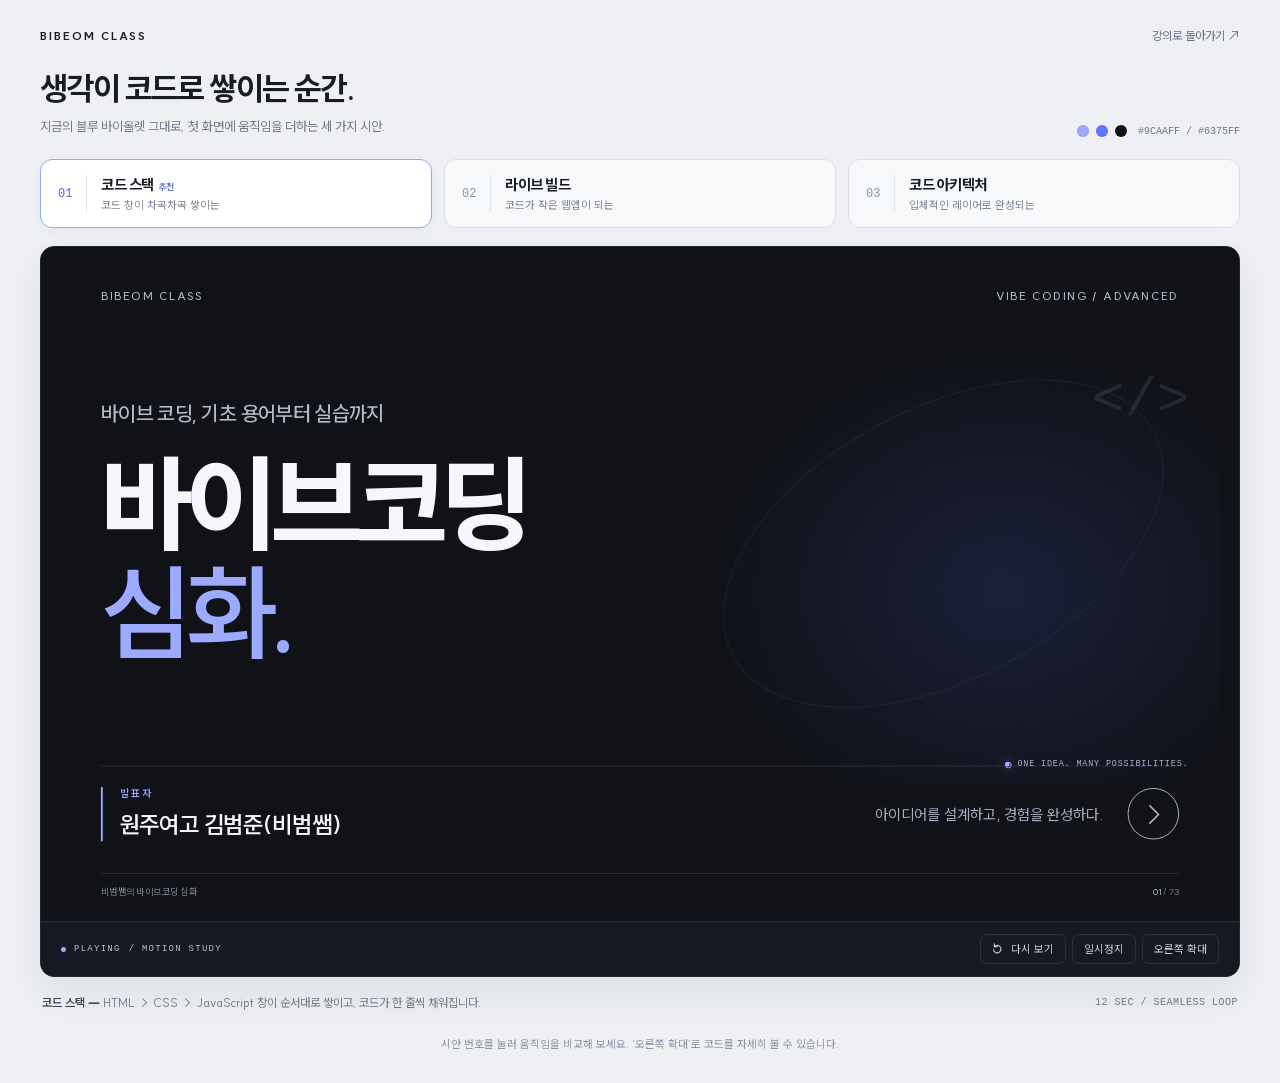
==== cover-preview.html @ c2c7cfc7 "Add three animated code cover previews and update cover introduction" ====
<!DOCTYPE html>
<html lang="ko">
<head>
<meta charset="utf-8"><meta name="viewport" content="width=device-width,initial-scale=1">
<title>움직이는 코드 · 표지 시안 3가지</title>
<link rel="stylesheet" href="assets/presentation/cover-motion.css">
<style>
*{box-sizing:border-box}body{margin:0;background:#eef0f3;color:#191c25;font-family:'Bibeom SUIT',system-ui,'Malgun Gothic',sans-serif;--font-ui:'Bibeom SUIT',system-ui,sans-serif;font-synthesis:none}button,a{-webkit-tap-highlight-color:transparent;font:inherit}button{cursor:pointer}button:focus-visible,a:focus-visible{outline:3px solid #566ce5;outline-offset:4px}a{color:inherit;text-decoration:none}button{color:inherit}.gallery{max-width:1280px;margin:auto;padding:28px 40px 30px}.page-top{display:flex;justify-content:space-between;align-items:center;font-size:11px;gap:20px;margin-bottom:25px}.wordmark{letter-spacing:.18em;font-weight:800}.back-link{font-size:12px;color:#667083}.page-intro{display:flex;justify-content:space-between;align-items:flex-end;gap:24px;margin-bottom:22px}.page-intro h1{font-size:32px;line-height:1.25;letter-spacing:-.05em;margin:0 0 8px;font-weight:750}.page-intro p{font-size:13px;line-height:1.65;color:#707888;margin:0}.palette{display:flex;align-items:center;gap:7px;color:#707888;font:10px Consolas,monospace;white-space:nowrap}.palette i{display:block;width:12px;height:12px;border-radius:50%;background:#9caaff;box-shadow:inset 0 0 0 1px #00000010}.palette i:nth-child(2){background:#6375ff}.palette i:nth-child(3){background:#101217;margin-right:4px}
.concept-tabs{display:grid;grid-template-columns:repeat(3,1fr);gap:12px;margin-bottom:18px}.concept-tab{text-align:left;display:flex;align-items:center;gap:14px;padding:15px 17px;border:1px solid #dcdfe7;border-radius:12px;background:#ffffff78;transition:background .2s,border-color .2s,box-shadow .2s}.concept-tab[aria-selected=true]{background:#fff;border-color:#99a7ed;box-shadow:0 3px 12px #3748790a}.concept-tab:hover{background:#fff}.concept-no{font:12px Consolas,monospace;color:#8b94a9;border-right:1px solid #dfe3ec;padding-right:14px;align-self:stretch;display:flex;align-items:center}.concept-tab[aria-selected=true] .concept-no{color:#5165d5}.concept-name{display:block;font-size:15px;font-weight:750;letter-spacing:-.035em}.concept-sub{display:block;margin-top:4px;font-size:11px;color:#7c8393}.concept-badge{font-size:9px;color:#5869c7;margin-left:5px;font-weight:600}
.preview-shell{border:1px solid #222735;background:#101217;border-radius:14px;overflow:hidden;box-shadow:0 18px 46px #18203d14}.preview-viewport{position:relative;width:100%;aspect-ratio:16/9;overflow:hidden;isolation:isolate}.preview-viewport[data-zoom=true]{aspect-ratio:11/10;max-width:760px;margin:auto}.preview-slide{position:absolute;top:0;left:0;width:1280px;height:720px;padding:45px 64px 25px;background:#101217;color:#f6f7fa;transform-origin:0 0}.cover-layout{height:100%;display:flex;flex-direction:column}.preview-meta{display:flex;justify-content:space-between;color:#b4bac8;font-size:12px;font-weight:600;letter-spacing:.13em}.preview-main{flex:1;position:relative;display:flex;align-items:center}.preview-type{position:relative;z-index:2;pointer-events:none}.preview-kicker{font-size:22px;color:#b4bac8;margin-bottom:24px;font-weight:550;letter-spacing:-.02em}.preview-title{font-size:112px;font-weight:810;line-height:1.04;letter-spacing:-.065em;margin:0;max-width:680px}.preview-title em{font-style:normal;color:#9caaff;font-weight:650}.preview-art{position:absolute;right:-30px;top:0;width:550px;height:500px}.preview-baseline{display:flex;align-items:center;justify-content:space-between;gap:36px;border-top:1px solid #b4bac826;padding:22px 0 12px}.preview-signature{border-left:2px solid #9caaff;padding-left:18px;display:grid;gap:8px}.preview-signature small{font-size:11px;line-height:1.4;letter-spacing:.16em;font-weight:600;color:#9caaff}.preview-presenter{font-size:25px;line-height:1.4;font-weight:650;letter-spacing:-.035em}.preview-outro{display:flex;align-items:center;gap:26px}.preview-tagline{max-width:390px;font-size:16px;line-height:1.65;color:#a9b1c3}.preview-arrow{display:grid;place-items:center;width:55px;height:55px;border-radius:50%;border:1px solid #b4bac8;color:#b4bac8;font-size:28px;font-weight:300}.preview-foot{display:flex;justify-content:space-between;border-top:1px solid #ffffff20;padding-top:12px;margin-top:22px;color:#7e8490;font-size:10px}.preview-foot b{color:#b6bdcd;font-weight:500}.preview-controls{display:flex;justify-content:space-between;align-items:center;gap:16px;padding:12px 20px;border-top:1px solid #ffffff14;background:#161922;color:#b7bfd4}.motion-state{display:flex;align-items:center;gap:8px;font:9px Consolas,monospace;letter-spacing:.14em}.motion-dot{width:5px;height:5px;border-radius:50%;background:#9caaff}.controls-group{display:flex;gap:6px}.controls-group button{border:1px solid #abb6de24;border-radius:7px;background:transparent;padding:7px 11px;font-size:11px;color:#c6cde1;display:flex;align-items:center;gap:7px}.controls-group button:hover,.controls-group button[aria-pressed=true]{background:#a1afff15;border-color:#a3b0ff75}.controls-group svg{width:12px;height:12px;fill:none;stroke:currentColor;stroke-width:1.5;stroke-linecap:round;stroke-linejoin:round}.concept-caption{display:flex;justify-content:space-between;gap:20px;padding:16px 2px;color:#707888;font-size:12px;line-height:1.6}.concept-caption p{margin:0}.concept-caption strong{color:#3a4356;font-weight:650}.motion-length{white-space:nowrap;font:10px Consolas,monospace;align-self:center;letter-spacing:.05em}.gallery-note{margin:6px 0 0;text-align:center;color:#8a91a1;font-size:11px;line-height:1.7}
@media(max-width:760px){.gallery{padding:22px 18px}.page-top{margin-bottom:26px}.page-intro{display:block}.page-intro h1{font-size:27px}.palette{margin-top:15px}.concept-tabs{gap:7px}.concept-tab{padding:12px 9px;gap:8px;flex-direction:column;align-items:flex-start}.concept-no{padding:0;border:0;font-size:10px}.concept-name{font-size:13px}.concept-sub{display:none}.concept-badge{font-size:8px;margin-left:3px}.preview-shell{border-radius:9px}.preview-controls{padding:10px;gap:10px}.controls-group{gap:5px}.controls-group button{font-size:10px;padding:7px}.motion-state{font-size:8px;letter-spacing:.03em}.motion-state .motion-word{display:none}.concept-caption{padding-top:14px}.motion-length{display:none}.gallery-note{font-size:10px}.preview-viewport[data-zoom=true]{max-width:none}}
</style>
</head>
<body>
<main class="gallery">
 <header class="page-top"><a class="wordmark" href="index.html">BIBEOM CLASS</a><a class="back-link" href="index.html">강의로 돌아가기 ↗</a></header>
 <div class="page-intro"><div><h1>생각이 코드로 쌓이는 순간.</h1><p>지금의 블루 바이올렛 그대로, 첫 화면에 움직임을 더하는 세 가지 시안.</p></div><div class="palette" aria-label="기존 포인트 색상 유지"><i></i><i></i><i></i>#9CAAFF / #6375FF</div></div>
 <div class="concept-tabs" role="tablist" aria-label="표지 애니메이션 시안">
  <button type="button" class="concept-tab" role="tab" id="tab-stack" data-concept="stack" aria-selected="true" aria-controls="conceptPanel"><span class="concept-no">01</span><span><span class="concept-name">코드 스택<span class="concept-badge">추천</span></span><span class="concept-sub">코드 창이 차곡차곡 쌓이는</span></span></button>
  <button type="button" class="concept-tab" role="tab" id="tab-build" data-concept="build" aria-selected="false" aria-controls="conceptPanel" tabindex="-1"><span class="concept-no">02</span><span><span class="concept-name">라이브 빌드</span><span class="concept-sub">코드가 작은 웹앱이 되는</span></span></button>
  <button type="button" class="concept-tab" role="tab" id="tab-tower" data-concept="tower" aria-selected="false" aria-controls="conceptPanel" tabindex="-1"><span class="concept-no">03</span><span><span class="concept-name">코드 아키텍처</span><span class="concept-sub">입체적인 레이어로 완성되는</span></span></button>
 </div>
 <section id="conceptPanel" role="tabpanel" aria-labelledby="tab-stack">
  <div class="preview-shell">
   <div class="preview-viewport" id="previewViewport" data-zoom="false">
    <div class="preview-slide" id="previewSlide"><div class="cover-layout">
     <div class="preview-meta"><span>BIBEOM CLASS</span><span>VIBE CODING / ADVANCED</span></div>
     <div class="preview-main"><div class="preview-type"><div class="preview-kicker" id="previewKicker">바이브 코딩, 기초 용어부터 실습까지</div><h2 class="preview-title">바이브코딩<br><em>심화.</em></h2></div><div class="preview-art" id="previewArt"></div></div>
     <div class="preview-baseline"><div class="preview-signature"><small>발표자</small><span class="preview-presenter" id="previewPresenter">원주여고 김범준(비범쌤)</span></div><div class="preview-outro"><span class="preview-tagline" id="previewTagline">아이디어를 설계하고, 경험을 완성하다.</span><span class="preview-arrow" aria-hidden="true">→</span></div></div>
     <div class="preview-foot"><span>비범쌤의 바이브코딩 심화</span><span><b>01</b> / <span id="slideTotal">73</span></span></div>
    </div></div>
   </div>
   <div class="preview-controls"><span class="motion-state"><i class="motion-dot"></i><span id="motionState">PLAYING</span><span class="motion-word">/ MOTION STUDY</span></span><div class="controls-group"><button type="button" id="restartMotion" aria-label="애니메이션 처음부터 다시 보기"><svg viewBox="0 0 16 16" aria-hidden="true"><path d="M3 5a5 5 0 1 1-1 4M3 1v4h4"/></svg>다시 보기</button><button type="button" id="pauseMotion" aria-pressed="false">일시정지</button><button type="button" id="zoomMotion" aria-pressed="false">오른쪽 확대</button></div></div>
  </div>
  <div class="concept-caption"><p id="conceptDescription" aria-live="polite"></p><span class="motion-length">12 SEC / SEAMLESS LOOP</span></div>
 </section>
 <p class="gallery-note">시안 번호를 눌러 움직임을 비교해 보세요. ‘오른쪽 확대’로 코드를 자세히 볼 수 있습니다.</p>
</main>
<script src="assets/presentation/cover-motion.js"></script>
<script>
const concepts={stack:['코드 스택','HTML → CSS → JavaScript 창이 순서대로 쌓이고, 코드가 한 줄씩 채워집니다.'],build:['라이브 빌드','코드가 입력되면 아래에 작은 수업 웹앱이 만들어집니다. 생각이 결과물이 되는 흐름입니다.'],tower:['코드 아키텍처','구조·스타일·동작이 입체적인 코드 레이어로 쌓입니다. 현재 표지의 조형적인 느낌을 이어갑니다.']};
const media=matchMedia('(prefers-reduced-motion: reduce)');let concept=concepts[new URLSearchParams(location.search).get('concept')]?new URLSearchParams(location.search).get('concept'):'stack',paused=media.matches,zoom=false,userSetMotion=false;
const art=document.getElementById('previewArt'),viewport=document.getElementById('previewViewport'),slide=document.getElementById('previewSlide');
function setMotionState(){art.querySelector('.code-visual').dataset.motion=paused||document.hidden?'paused':'playing';document.getElementById('pauseMotion').textContent=paused?'재생':'일시정지';document.getElementById('pauseMotion').setAttribute('aria-pressed',String(paused));document.getElementById('motionState').textContent=paused?'PAUSED':'PLAYING';}
function mountConcept(){art.innerHTML=coverCodeVisual(concept);if(paused){art.getAnimations({subtree:true}).forEach(animation=>{animation.currentTime=6200;});}setMotionState();}
function selectConcept(next){concept=next;document.querySelectorAll('[data-concept]').forEach(button=>{const active=button.dataset.concept===concept;button.setAttribute('aria-selected',String(active));button.tabIndex=active?0:-1;});document.getElementById('conceptPanel').setAttribute('aria-labelledby','tab-'+concept);const description=document.getElementById('conceptDescription');description.replaceChildren();const title=document.createElement('strong');title.textContent=concepts[concept][0]+' — ';description.append(title,concepts[concept][1]);mountConcept();const url=new URL(location.href);url.searchParams.set('concept',concept);history.replaceState(null,'',url);}
function fitPreview(){const scale=viewport.clientWidth/(zoom?550:1280),x=zoom?696:0,y=zoom?65:0;slide.style.transform='scale('+scale+') translate('+(-x)+'px,'+(-y)+'px)';}
document.querySelectorAll('[data-concept]').forEach(button=>{button.onclick=()=>selectConcept(button.dataset.concept);button.onkeydown=event=>{const keys=['ArrowLeft','ArrowRight','Home','End'];if(!keys.includes(event.key))return;event.preventDefault();const tabs=[...document.querySelectorAll('[data-concept]')],i=tabs.indexOf(button),next=event.key==='Home'?0:event.key==='End'?2:(i+(event.key==='ArrowRight'?1:-1)+3)%3;tabs[next].click();tabs[next].focus();};});
document.getElementById('pauseMotion').onclick=()=>{paused=!paused;userSetMotion=true;setMotionState();};document.getElementById('restartMotion').onclick=()=>{if(!media.matches){paused=false;userSetMotion=true;}mountConcept();};document.getElementById('zoomMotion').onclick=event=>{zoom=!zoom;viewport.dataset.zoom=String(zoom);event.currentTarget.textContent=zoom?'표지 전체 보기':'오른쪽 확대';event.currentTarget.setAttribute('aria-pressed',String(zoom));fitPreview();};
document.addEventListener('visibilitychange',setMotionState);media.addEventListener('change',event=>{if(!userSetMotion){paused=event.matches;mountConcept();}});new ResizeObserver(fitPreview).observe(viewport);selectConcept(concept);fitPreview();
fetch('index.html').then(response=>{if(!response.ok)throw Error('Cover source unavailable');return response.text();}).then(html=>{const style=document.createElement('style');style.textContent=(html.match(/@font-face\s*\{[^}]*\}/g)||[]).join('\n');document.head.append(style);const source=new DOMParser().parseFromString(html,'text/html'),deck=JSON.parse(source.getElementById('embedded-data').textContent),cover=deck.slides.find(s=>s.type==='cover');if(cover){document.getElementById('previewKicker').textContent=cover.kicker;document.getElementById('previewPresenter').textContent=cover.presenter;document.getElementById('previewTagline').textContent=cover.description;}document.getElementById('slideTotal').textContent=deck.slides.length;return document.fonts.ready;}).then(fitPreview).catch(()=>{});
</script>
</body>
</html>
---- assets/presentation/cover-motion.css ----
/* Code-built cover studies. Scoped so a selected concept can be reused on the cover. */
.code-visual{position:relative;width:550px;height:500px;color:#dce1ff;font-family:Consolas,'SFMono-Regular',monospace;isolation:isolate;--cycle:12s}
.code-visual *{box-sizing:border-box}
.code-visual::before{content:'';position:absolute;inset:20px -15px -15px;background:radial-gradient(ellipse at 60% 58%,#5264e52a,transparent 65%);z-index:-1}
.code-grid{position:absolute;inset:15px 0 0;background-image:linear-gradient(#9caaff08 1px,transparent 1px),linear-gradient(90deg,#9caaff08 1px,transparent 1px);background-size:32px 32px;mask-image:radial-gradient(ellipse,#0008,transparent 72%);z-index:-1}
.code-orbit{position:absolute;left:13px;top:112px;width:510px;height:290px;border:1px solid #9caaff16;border-radius:50%;transform:rotate(-28deg)}
.code-window{position:absolute;overflow:hidden;border:1px solid #a3b0ff44;border-radius:11px;background:linear-gradient(135deg,#202534f5,#141824fa);box-shadow:0 22px 50px #0005,inset 0 1px #ffffff0a}
.code-window-head{height:38px;display:flex;align-items:center;gap:11px;padding:0 15px;border-bottom:1px solid #9caaff1f;background:#b4c0ff06;font-size:11px;letter-spacing:.02em;color:#b0b9d8}
.code-dots{display:flex;gap:4px;margin-right:3px}.code-dots i{width:4px;height:4px;border-radius:50%;background:#9caaff4d}.code-dots i:first-child{background:#9caaff}
.code-file-icon{font-size:11px;color:#a5b1ff}.code-head-status{margin-left:auto;font-size:8px;letter-spacing:.1em;color:#8c9ad4}
.code-lines{display:flex;flex-direction:column;gap:8px;padding:17px 16px;font-size:12px;line-height:1.45;white-space:pre}
.code-line{display:flex;gap:13px;min-height:17px}.code-line-number{width:15px;flex:none;text-align:right;color:#535d78;font-size:10px;user-select:none}.code-line-content{display:block;width:max-content;max-width:100%;overflow:hidden;color:#c1c8df}.code-line-content b{font-weight:400;color:#a4afff}.code-line-content em{font-style:normal;color:#8ea5e6}.code-line-content s{color:#707d9d;text-decoration:none}.code-cursor{display:inline-block;width:6px;height:13px;vertical-align:-2px;margin-left:3px;background:#a4afff;animation:code-blink 1s steps(1) infinite}
.code-status{position:absolute;display:flex;align-items:center;gap:8px;font-size:9px;color:#a6b1db;letter-spacing:.1em}.code-status-dot{width:5px;height:5px;border-radius:50%;background:#a3b0ff;box-shadow:0 0 12px #8293ff}.code-status-dot::after{content:'';display:block;width:100%;height:100%;border-radius:50%;border:1px solid #9caaff;animation:code-ping 2.8s ease-out infinite}
.code-bracket{position:absolute;font-size:58px;font-weight:300;color:#9caaff22;line-height:1}
.code-visual[data-motion=paused] *,.code-visual[data-motion=paused] *::after{animation-play-state:paused!important}
@keyframes code-blink{50%{opacity:0}}
@keyframes code-ping{0%{transform:scale(1);opacity:.8}80%,100%{transform:scale(3.4);opacity:0}}

/* 01 — three windows arrive in sequence, keeping the previous layers visible. */
.code-stack .stack-back{left:25px;top:27px;width:356px;height:220px;--tilt:-12deg;--enter:0s}
.code-stack .stack-middle{left:84px;top:143px;width:367px;height:218px;--tilt:-6deg;--enter:.75s;background:linear-gradient(140deg,#252e51f8,#1a2036fc);border-color:#8a9dff66}
.code-stack .stack-front{left:141px;top:260px;width:383px;height:212px;--tilt:0deg;--enter:1.5s;background:linear-gradient(135deg,#29366c,#18213e);border-color:#a3b0ffa1;box-shadow:0 22px 55px #0006,0 0 32px #6375ff14}
.code-stack .code-window{transform:rotate(var(--tilt));animation:stack-arrive var(--cycle) cubic-bezier(.2,.7,.25,1) var(--enter) infinite both;transform-origin:50% 100%}
.code-stack .code-line-content{animation:stack-write var(--cycle) steps(26,end) calc(var(--enter) + .4s + var(--line) * .16s) infinite both}
.code-stack .code-status{right:20px;bottom:3px}.code-stack .code-bracket{right:19px;top:75px}
@keyframes stack-arrive{0%{opacity:0;transform:translateY(34px) rotate(calc(var(--tilt) - 3deg)) scale(.96)}9%,79%{opacity:1;transform:translateY(0) rotate(var(--tilt)) scale(1)}88%,100%{opacity:0;transform:translateY(-18px) rotate(var(--tilt)) scale(.99)}}
@keyframes stack-write{0%{clip-path:inset(0 100% 0 0)}6%,79%{clip-path:inset(0 0 0 0)}88%,100%{clip-path:inset(0 0 0 0)}}

/* 02 — an editor writes a small app, then its preview assembles below. */
.code-build .build-editor{left:34px;top:30px;width:461px;height:325px;transform:rotate(-3deg);border-color:#8e9dff69}
.code-build .code-window-head{height:42px}.code-build .code-lines{gap:8px;font-size:13px;padding-top:20px}
.code-build .code-line-content{animation:build-write var(--cycle) steps(30,end) calc(var(--line) * .34s) infinite both}
.build-progress{position:absolute;bottom:0;left:0;right:0;height:2px;background:#667cff19}.build-progress::after{content:'';display:block;height:100%;background:#a3b0ff;transform-origin:left;animation:build-progress var(--cycle) ease infinite}
.build-connector{position:absolute;left:110px;top:350px;width:115px;height:73px;border-left:1px dashed #a3b0ff5c;border-bottom:1px dashed #a3b0ff5c;border-radius:0 0 0 20px}
.build-app{position:absolute;left:198px;top:316px;width:310px;height:167px;overflow:hidden;border-radius:12px;border:1px solid #b5c0ff8c;background:linear-gradient(135deg,#35468e,#222d53);box-shadow:0 22px 50px #0005;animation:build-preview var(--cycle) ease infinite}
.build-app-bar{display:flex;align-items:center;justify-content:space-between;height:29px;padding:0 14px;background:#11182c40;font-size:8px;letter-spacing:.08em;color:#bcc7f9}
.build-app-body{padding:14px 16px;font-family:var(--font-ui,system-ui,sans-serif)}.build-app-title{font-size:17px;font-weight:700;margin-bottom:13px;color:#f3f5ff}.build-app-title small{float:right;margin-top:5px;font:8px Consolas,monospace;color:#b7c4ff;font-weight:400}
.build-app-cards{display:grid;grid-template-columns:1fr 1fr 1fr;gap:8px}.build-app-card{height:65px;border-radius:6px;background:#b5c1ff17;border:1px solid #cad3ff17;padding:10px;animation:build-card var(--cycle) ease calc(var(--card) * .18s) infinite both}.build-app-card:first-child{background:#a3b0ff;color:#172454}.build-app-card span{display:block;font-size:9px;margin-top:8px}.build-app-card svg{width:14px;height:14px;fill:none;stroke:currentColor;stroke-width:1.5;stroke-linecap:round;stroke-linejoin:round}
.code-build .code-status{left:42px;bottom:16px;font-size:8px}.code-build .code-bracket{right:4px;top:168px;font-size:48px}
@keyframes build-write{0%{clip-path:inset(0 100% 0 0)}9%,73%{clip-path:inset(0)}85%,100%{clip-path:inset(0 100% 0 0)}}
@keyframes build-progress{0%{transform:scaleX(0)}43%,80%{transform:scaleX(1)}90%,100%{transform:scaleX(0)}}
@keyframes build-preview{0%,26%{opacity:0;transform:translateY(18px) scale(.96)}40%,82%{opacity:1;transform:translateY(0) scale(1)}93%,100%{opacity:0;transform:translateY(-8px) scale(.99)}}
@keyframes build-card{0%,34%{opacity:0;transform:translateY(10px)}45%,82%{opacity:1;transform:translateY(0)}93%,100%{opacity:0;transform:translateY(-3px)}}

/* 03 — code becomes a layered, architectural object. */
.code-tower{perspective:1300px;perspective-origin:50% 40%}
.tower-floor{position:absolute;left:61px;top:207px;width:397px;height:232px;transform:rotateX(55deg) rotateZ(-32deg);border:1px solid #9caaff26;border-radius:8px;background-image:linear-gradient(#9caaff0c 1px,transparent 1px),linear-gradient(90deg,#9caaff0c 1px,transparent 1px);background-size:26px 26px;box-shadow:0 0 80px #6375ff12}
.tower-scene{position:absolute;left:102px;top:183px;width:345px;height:245px;transform:rotateX(52deg) rotateZ(-32deg);transform-style:preserve-3d}
.tower-layer{position:absolute;inset:0;overflow:hidden;border:1px solid #95a6ff80;border-radius:9px;background:linear-gradient(135deg,#273257,#161d32);box-shadow:-5px 7px 0 #11172c,-6px 8px 0 #7d90f34d,-14px 26px 35px #0005;transform:translateZ(var(--depth));animation:tower-assemble var(--cycle) cubic-bezier(.2,.7,.25,1) var(--enter) infinite both}
.tower-layer.layer-html{--depth:0px;--enter:0s}.tower-layer.layer-css{--depth:69px;--enter:.8s;background:linear-gradient(135deg,#3d4f96,#25315a);border-color:#a3b0ffab}.tower-layer.layer-js{--depth:138px;--enter:1.6s;background:linear-gradient(135deg,#7789ec,#4356af);border-color:#d1d7ffbd;box-shadow:-5px 7px 0 #38488b,-6px 8px 0 #b1bfff80,-14px 26px 35px #0005}
.tower-layer .code-window-head{height:37px;background:#10162b1a;color:#c4d0ff;border-bottom-color:#c5ceff26}.tower-layer .code-head-status{color:inherit}.tower-layer .code-line-content{color:#e0e6ff}.tower-layer .code-line-content b{color:#fff}.tower-layer .code-line-content em{color:#cbd5ff}.tower-layer .code-line-number{color:#b0bfff88}.tower-layer .code-lines{font-size:12px;gap:9px;padding:20px 18px}.tower-layer .code-line-content{animation:tower-code var(--cycle) steps(24,end) calc(var(--enter) + var(--line) * .12s) infinite both}
.tower-axis{position:absolute;left:36px;top:140px;width:1px;height:230px;background:linear-gradient(transparent,#9caaff55,transparent)}.tower-axis span{position:absolute;left:-6px;display:flex;align-items:center;gap:9px;font-size:8px;letter-spacing:.12em;color:#9eabd6}.tower-axis span::before{content:'';width:4px;height:4px;border:1px solid #9caaff;border-radius:50%;background:#101217}.tower-axis span:nth-child(1){top:20px}.tower-axis span:nth-child(2){top:100px}.tower-axis span:nth-child(3){top:180px}
.code-tower .code-status{left:185px;bottom:4px}.code-tower .code-bracket{right:8px;top:80px}
@keyframes tower-assemble{0%{opacity:0;transform:translateZ(calc(var(--depth) + 65px)) translateY(-12px)}11%,78%{opacity:1;transform:translateZ(var(--depth)) translateY(0)}89%,100%{opacity:0;transform:translateZ(calc(var(--depth) - 20px)) translateY(10px)}}
@keyframes tower-code{0%{clip-path:inset(0 100% 0 0)}13%,100%{clip-path:inset(0)}}
@media print{.code-visual *,.code-visual *::after{animation:none!important;opacity:1!important;clip-path:none!important}}
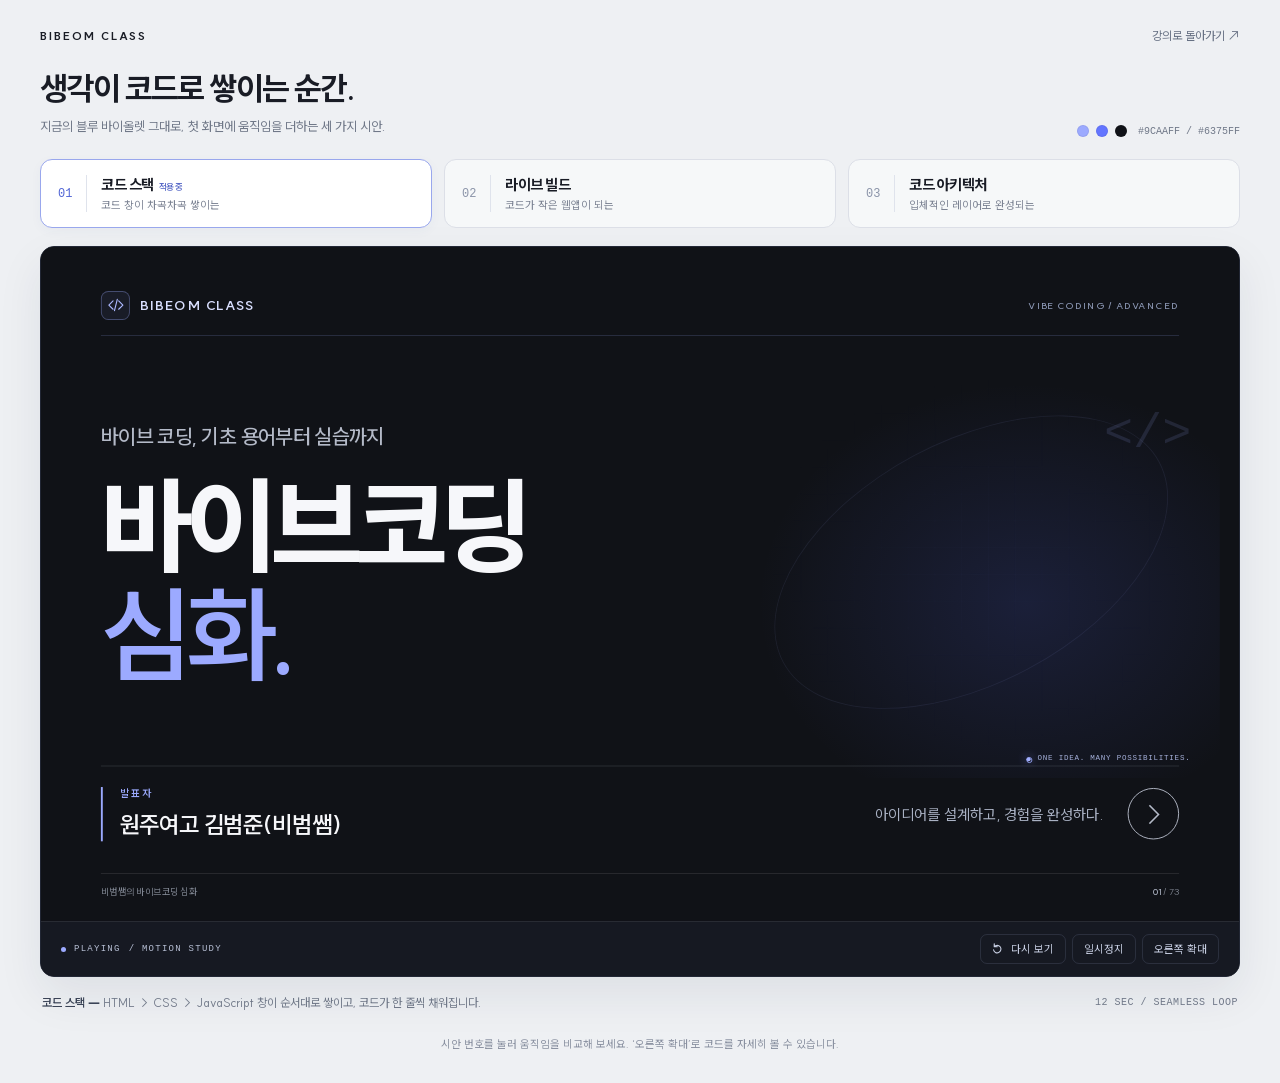
==== commit e4c1b9bd: "Apply animated code stack cover and enlarge slide edge navigation" ====
--- a/cover-preview.html
+++ b/cover-preview.html
@@ -16,7 +16,7 @@
  <header class="page-top"><a class="wordmark" href="index.html">BIBEOM CLASS</a><a class="back-link" href="index.html">강의로 돌아가기 ↗</a></header>
  <div class="page-intro"><div><h1>생각이 코드로 쌓이는 순간.</h1><p>지금의 블루 바이올렛 그대로, 첫 화면에 움직임을 더하는 세 가지 시안.</p></div><div class="palette" aria-label="기존 포인트 색상 유지"><i></i><i></i><i></i>#9CAAFF / #6375FF</div></div>
  <div class="concept-tabs" role="tablist" aria-label="표지 애니메이션 시안">
-  <button type="button" class="concept-tab" role="tab" id="tab-stack" data-concept="stack" aria-selected="true" aria-controls="conceptPanel"><span class="concept-no">01</span><span><span class="concept-name">코드 스택<span class="concept-badge">추천</span></span><span class="concept-sub">코드 창이 차곡차곡 쌓이는</span></span></button>
+  <button type="button" class="concept-tab" role="tab" id="tab-stack" data-concept="stack" aria-selected="true" aria-controls="conceptPanel"><span class="concept-no">01</span><span><span class="concept-name">코드 스택<span class="concept-badge">적용 중</span></span><span class="concept-sub">코드 창이 차곡차곡 쌓이는</span></span></button>
   <button type="button" class="concept-tab" role="tab" id="tab-build" data-concept="build" aria-selected="false" aria-controls="conceptPanel" tabindex="-1"><span class="concept-no">02</span><span><span class="concept-name">라이브 빌드</span><span class="concept-sub">코드가 작은 웹앱이 되는</span></span></button>
   <button type="button" class="concept-tab" role="tab" id="tab-tower" data-concept="tower" aria-selected="false" aria-controls="conceptPanel" tabindex="-1"><span class="concept-no">03</span><span><span class="concept-name">코드 아키텍처</span><span class="concept-sub">입체적인 레이어로 완성되는</span></span></button>
  </div>
@@ -24,8 +24,8 @@
   <div class="preview-shell">
    <div class="preview-viewport" id="previewViewport" data-zoom="false">
     <div class="preview-slide" id="previewSlide"><div class="cover-layout">
-     <div class="preview-meta"><span>BIBEOM CLASS</span><span>VIBE CODING / ADVANCED</span></div>
-     <div class="preview-main"><div class="preview-type"><div class="preview-kicker" id="previewKicker">바이브 코딩, 기초 용어부터 실습까지</div><h2 class="preview-title">바이브코딩<br><em>심화.</em></h2></div><div class="preview-art" id="previewArt"></div></div>
+     <div class="preview-meta"><span id="previewBrand"></span><span>VIBE CODING / ADVANCED</span></div>
+     <div class="preview-main" style="margin-top:12px"><div class="preview-type"><div class="preview-kicker" id="previewKicker">바이브 코딩, 기초 용어부터 실습까지</div><h2 class="preview-title">바이브코딩<br><em>심화.</em></h2></div><div class="preview-art cover-code-art" id="previewArt" style="height:100%"></div></div>
      <div class="preview-baseline"><div class="preview-signature"><small>발표자</small><span class="preview-presenter" id="previewPresenter">원주여고 김범준(비범쌤)</span></div><div class="preview-outro"><span class="preview-tagline" id="previewTagline">아이디어를 설계하고, 경험을 완성하다.</span><span class="preview-arrow" aria-hidden="true">→</span></div></div>
      <div class="preview-foot"><span>비범쌤의 바이브코딩 심화</span><span><b>01</b> / <span id="slideTotal">73</span></span></div>
     </div></div>
@@ -38,13 +38,14 @@
 </main>
 <script src="assets/presentation/cover-motion.js"></script>
 <script>
+document.getElementById('previewBrand').outerHTML=coverBrandMarkup();
 const concepts={stack:['코드 스택','HTML → CSS → JavaScript 창이 순서대로 쌓이고, 코드가 한 줄씩 채워집니다.'],build:['라이브 빌드','코드가 입력되면 아래에 작은 수업 웹앱이 만들어집니다. 생각이 결과물이 되는 흐름입니다.'],tower:['코드 아키텍처','구조·스타일·동작이 입체적인 코드 레이어로 쌓입니다. 현재 표지의 조형적인 느낌을 이어갑니다.']};
 const media=matchMedia('(prefers-reduced-motion: reduce)');let concept=concepts[new URLSearchParams(location.search).get('concept')]?new URLSearchParams(location.search).get('concept'):'stack',paused=media.matches,zoom=false,userSetMotion=false;
 const art=document.getElementById('previewArt'),viewport=document.getElementById('previewViewport'),slide=document.getElementById('previewSlide');
 function setMotionState(){art.querySelector('.code-visual').dataset.motion=paused||document.hidden?'paused':'playing';document.getElementById('pauseMotion').textContent=paused?'재생':'일시정지';document.getElementById('pauseMotion').setAttribute('aria-pressed',String(paused));document.getElementById('motionState').textContent=paused?'PAUSED':'PLAYING';}
 function mountConcept(){art.innerHTML=coverCodeVisual(concept);if(paused){art.getAnimations({subtree:true}).forEach(animation=>{animation.currentTime=6200;});}setMotionState();}
 function selectConcept(next){concept=next;document.querySelectorAll('[data-concept]').forEach(button=>{const active=button.dataset.concept===concept;button.setAttribute('aria-selected',String(active));button.tabIndex=active?0:-1;});document.getElementById('conceptPanel').setAttribute('aria-labelledby','tab-'+concept);const description=document.getElementById('conceptDescription');description.replaceChildren();const title=document.createElement('strong');title.textContent=concepts[concept][0]+' — ';description.append(title,concepts[concept][1]);mountConcept();const url=new URL(location.href);url.searchParams.set('concept',concept);history.replaceState(null,'',url);}
-function fitPreview(){const scale=viewport.clientWidth/(zoom?550:1280),x=zoom?696:0,y=zoom?65:0;slide.style.transform='scale('+scale+') translate('+(-x)+'px,'+(-y)+'px)';}
+function fitPreview(){const scale=viewport.clientWidth/(zoom?550:1280),x=zoom?696:0,y=zoom?107:0;slide.style.transform='scale('+scale+') translate('+(-x)+'px,'+(-y)+'px)';art.style.setProperty('--cover-code-scale',String(Math.min(art.clientWidth/550,art.clientHeight/500)));}
 document.querySelectorAll('[data-concept]').forEach(button=>{button.onclick=()=>selectConcept(button.dataset.concept);button.onkeydown=event=>{const keys=['ArrowLeft','ArrowRight','Home','End'];if(!keys.includes(event.key))return;event.preventDefault();const tabs=[...document.querySelectorAll('[data-concept]')],i=tabs.indexOf(button),next=event.key==='Home'?0:event.key==='End'?2:(i+(event.key==='ArrowRight'?1:-1)+3)%3;tabs[next].click();tabs[next].focus();};});
 document.getElementById('pauseMotion').onclick=()=>{paused=!paused;userSetMotion=true;setMotionState();};document.getElementById('restartMotion').onclick=()=>{if(!media.matches){paused=false;userSetMotion=true;}mountConcept();};document.getElementById('zoomMotion').onclick=event=>{zoom=!zoom;viewport.dataset.zoom=String(zoom);event.currentTarget.textContent=zoom?'표지 전체 보기':'오른쪽 확대';event.currentTarget.setAttribute('aria-pressed',String(zoom));fitPreview();};
 document.addEventListener('visibilitychange',setMotionState);media.addEventListener('change',event=>{if(!userSetMotion){paused=event.matches;mountConcept();}});new ResizeObserver(fitPreview).observe(viewport);selectConcept(concept);fitPreview();
--- a/assets/presentation/cover-motion.css
+++ b/assets/presentation/cover-motion.css
@@ -54,3 +54,28 @@
 @keyframes tower-assemble{0%{opacity:0;transform:translateZ(calc(var(--depth) + 65px)) translateY(-12px)}11%,78%{opacity:1;transform:translateZ(var(--depth)) translateY(0)}89%,100%{opacity:0;transform:translateZ(calc(var(--depth) - 20px)) translateY(10px)}}
 @keyframes tower-code{0%{clip-path:inset(0 100% 0 0)}13%,100%{clip-path:inset(0)}}
 @media print{.code-visual *,.code-visual *::after{animation:none!important;opacity:1!important;clip-path:none!important}}
+
+/* The chosen visual inside the editable lecture cover. */
+.cover-sculpture.cover-code-art{right:-30px;top:0;width:550px;height:100%;opacity:1;overflow:visible}
+.cover-code-art .code-visual{position:absolute;right:0;top:0;transform:scale(var(--cover-code-scale,1));transform-origin:top right}
+.cover-meta:has(.cover-brand),.preview-meta:has(.cover-brand){align-items:center;min-height:50px;padding-bottom:15px;border-bottom:1px solid #9caaff2b}
+.cover-brand{display:inline-flex;align-items:center;gap:11px;font-size:14px;font-weight:750;letter-spacing:.1em;color:#d9dfff;line-height:1.3}
+.cover-brand-mark{display:grid;place-items:center;width:31px;height:31px;border:1px solid #9caaff55;border-radius:8px;background:#9caaff12;color:#acb8ff;flex:none}
+.cover-brand-mark svg{width:18px;height:18px;fill:none;stroke:currentColor;stroke-width:1.6;stroke-linecap:round;stroke-linejoin:round}
+.cover-meta:has(.cover-brand)>span:last-child,.preview-meta:has(.cover-brand)>span:last-child{font-size:10px;letter-spacing:.11em;color:#8f9bb9}
+.cover-main:has(.cover-code-art){margin-top:12px}
+.slide .cover-motion-toggle{position:absolute;right:-28px;top:5px;z-index:5;display:grid;place-items:center;width:32px;height:32px;min-height:32px;padding:7px;border:1px solid #9caaff40;border-radius:50%;color:#a3b0ff;background:#171d2c;opacity:.65}
+.slide .cover-motion-toggle:hover,.slide .cover-motion-toggle:focus-visible{opacity:1;border-color:#b4c0ff;background:#293253;transform:none}
+.cover-motion-toggle svg{width:14px;height:14px;fill:none;stroke:currentColor;stroke-width:1.8;stroke-linecap:round;stroke-linejoin:round}
+.transition-snapshot .code-visual *,.transition-snapshot .code-visual *::after{animation-play-state:paused!important}
+@media(max-width:860px){
+ .reading #slideFrame .cover-main:has(.cover-code-art){flex-direction:column;align-items:stretch;padding-top:30px;padding-bottom:16px;gap:28px;margin-top:0}
+ .reading #slideFrame .cover-sculpture.cover-code-art{position:relative;top:auto;right:auto;width:100%;height:auto;aspect-ratio:11/10;transform:none;opacity:1}
+ .reading #slideFrame .cover-code-art .code-visual{position:absolute;top:0;left:0;right:auto;transform-origin:top left}
+ .reading #slideFrame .cover-meta:has(.cover-brand){gap:18px;padding-bottom:12px}
+ .reading #slideFrame .cover-brand{font-size:11px;gap:8px;letter-spacing:.07em;white-space:nowrap}
+ .reading #slideFrame .cover-brand-mark{width:27px;height:27px;border-radius:7px}
+ .reading #slideFrame .cover-meta:has(.cover-brand)>span:last-child{font-size:8px;max-width:100px;text-align:right;line-height:1.6}
+ .reading #slideFrame .cover-motion-toggle{top:5px;right:0;width:44px;height:44px}
+}
+@media print{.cover-motion-toggle{display:none!important}.cover-code-art .code-visual{transform:scale(.88)!important}}
